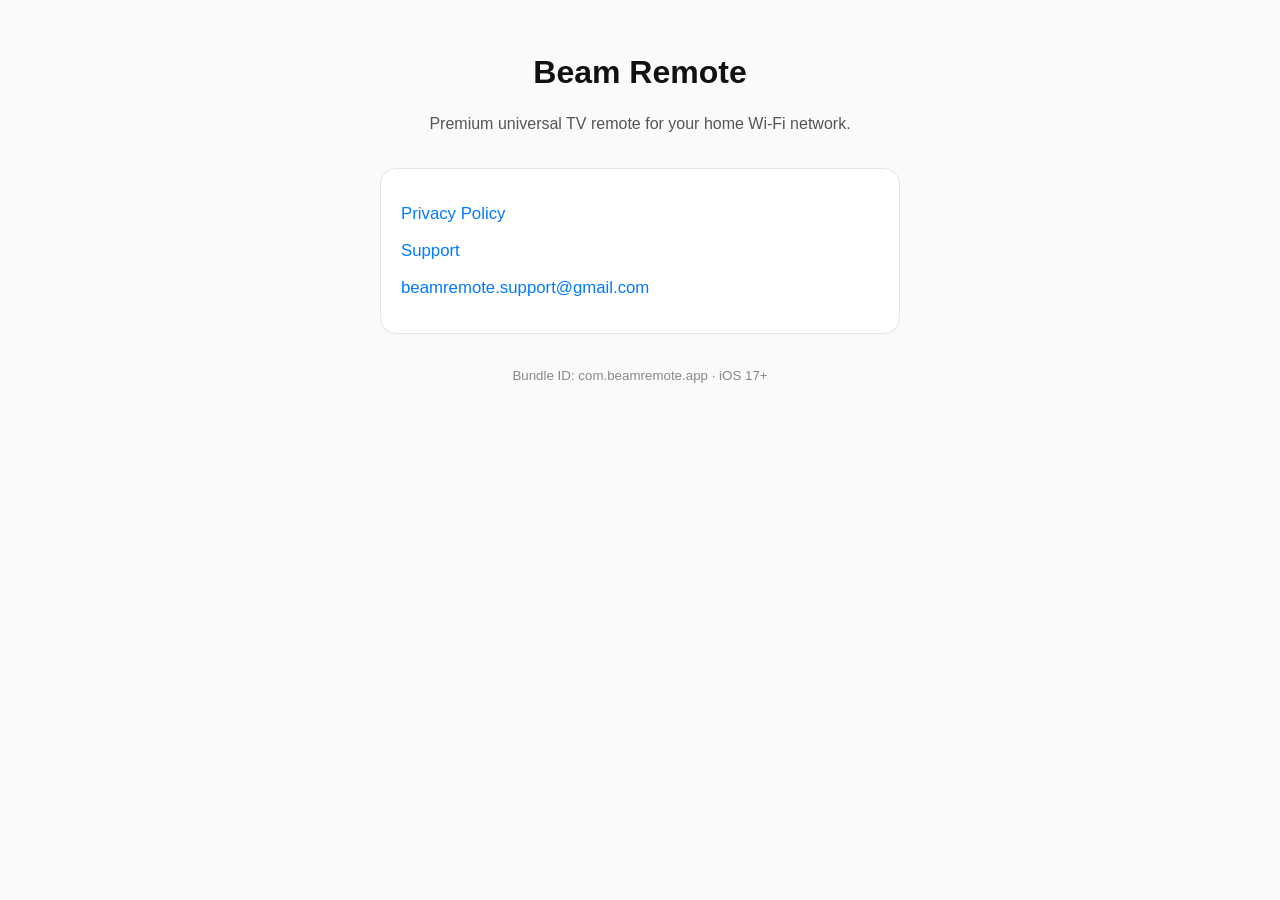
==== index.html @ 81498571 "Add Beam Remote privacy, support, and landing pages for GitHub Pages. Co-authored-by: Cursor <cursor" ====
<!DOCTYPE html>
<html lang="en">
<head>
  <meta charset="utf-8">
  <meta name="viewport" content="width=device-width, initial-scale=1">
  <title>Beam Remote</title>
  <style>
    :root { color-scheme: light dark; }
    body {
      font-family: -apple-system, BlinkMacSystemFont, "Segoe UI", sans-serif;
      max-width: 520px;
      margin: 3rem auto;
      padding: 0 1.25rem;
      text-align: center;
      line-height: 1.5;
      color: #111;
      background: #fafafa;
    }
    @media (prefers-color-scheme: dark) {
      body { color: #f5f5f5; background: #0d0d12; }
      a { color: #6eb6ff; }
      .card { background: #17171f; border-color: #2a2a35; }
    }
    h1 { font-size: 2rem; margin-bottom: 0.25rem; }
    p { color: #555; }
    @media (prefers-color-scheme: dark) { p { color: #aaa; } }
    .card {
      margin-top: 2rem;
      padding: 1.25rem;
      border: 1px solid #e5e5e5;
      border-radius: 16px;
      background: #fff;
      text-align: left;
    }
    a {
      display: block;
      margin: 0.75rem 0;
      color: #007aff;
      font-size: 1.05rem;
      text-decoration: none;
      font-weight: 500;
    }
    a:hover { text-decoration: underline; }
    small { display: block; margin-top: 2rem; color: #888; }
  </style>
</head>
<body>
  <h1>Beam Remote</h1>
  <p>Premium universal TV remote for your home Wi‑Fi network.</p>

  <div class="card">
    <a href="privacy.html">Privacy Policy</a>
    <a href="support.html">Support</a>
    <a href="mailto:beamremote.support@gmail.com">beamremote.support@gmail.com</a>
  </div>

  <small>Bundle ID: com.beamremote.app · iOS 17+</small>
</body>
</html>
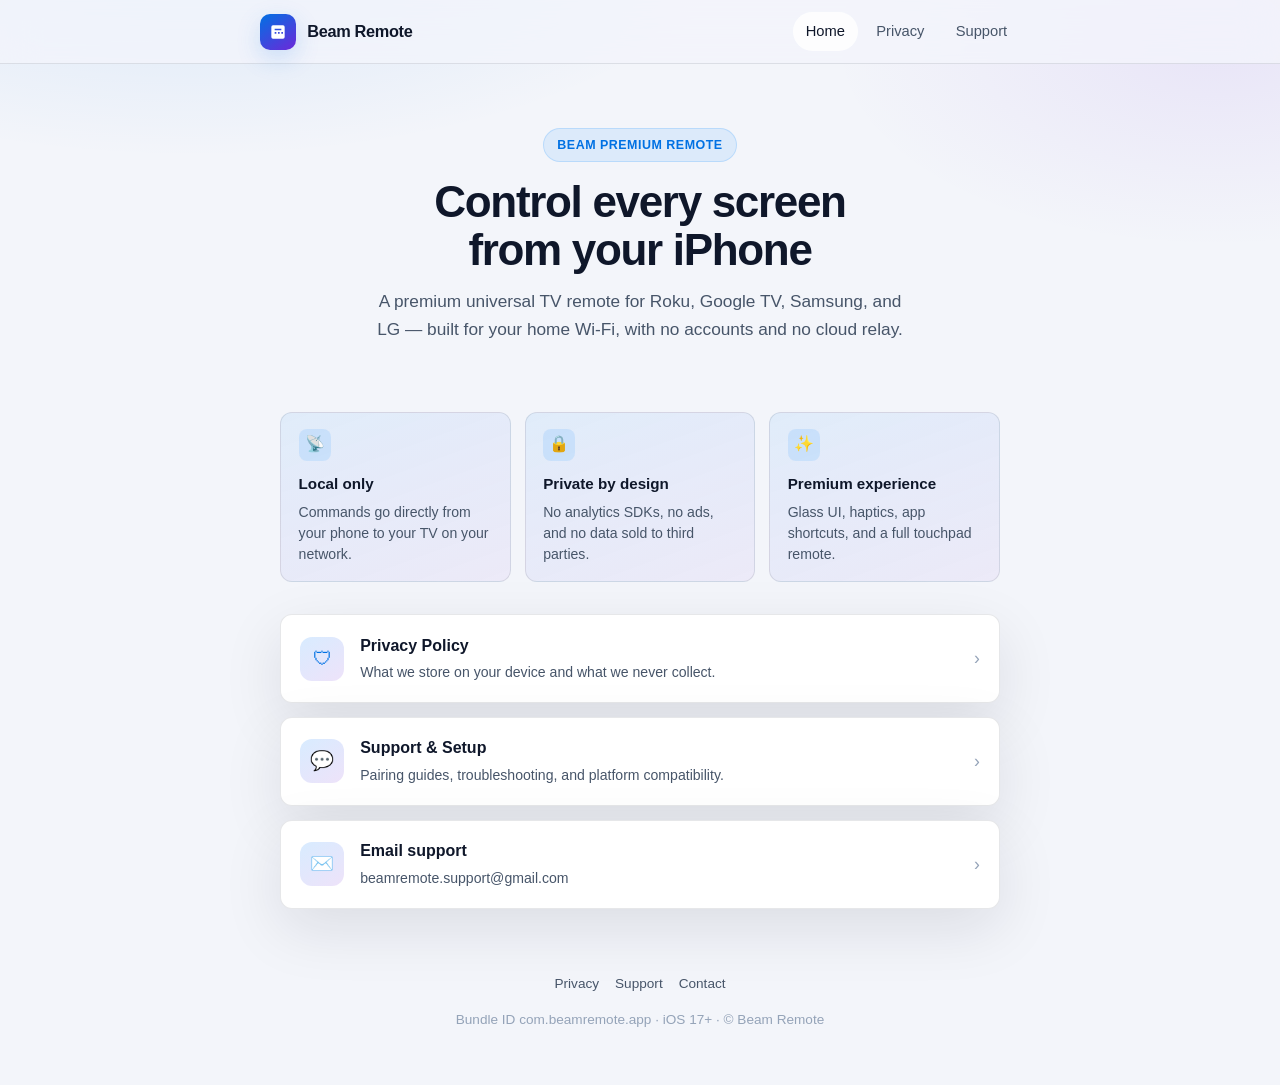
==== commit 7de9e008: "Redesign legal pages with premium glass UI and shared stylesheet. Matches Beam Remote brand colors, " ====
--- a/index.html
+++ b/index.html
@@ -3,57 +3,92 @@
 <head>
   <meta charset="utf-8">
   <meta name="viewport" content="width=device-width, initial-scale=1">
+  <meta name="description" content="Beam Remote — premium universal TV remote for your home Wi‑Fi network.">
+  <meta name="theme-color" content="#07070a">
   <title>Beam Remote</title>
-  <style>
-    :root { color-scheme: light dark; }
-    body {
-      font-family: -apple-system, BlinkMacSystemFont, "Segoe UI", sans-serif;
-      max-width: 520px;
-      margin: 3rem auto;
-      padding: 0 1.25rem;
-      text-align: center;
-      line-height: 1.5;
-      color: #111;
-      background: #fafafa;
-    }
-    @media (prefers-color-scheme: dark) {
-      body { color: #f5f5f5; background: #0d0d12; }
-      a { color: #6eb6ff; }
-      .card { background: #17171f; border-color: #2a2a35; }
-    }
-    h1 { font-size: 2rem; margin-bottom: 0.25rem; }
-    p { color: #555; }
-    @media (prefers-color-scheme: dark) { p { color: #aaa; } }
-    .card {
-      margin-top: 2rem;
-      padding: 1.25rem;
-      border: 1px solid #e5e5e5;
-      border-radius: 16px;
-      background: #fff;
-      text-align: left;
-    }
-    a {
-      display: block;
-      margin: 0.75rem 0;
-      color: #007aff;
-      font-size: 1.05rem;
-      text-decoration: none;
-      font-weight: 500;
-    }
-    a:hover { text-decoration: underline; }
-    small { display: block; margin-top: 2rem; color: #888; }
-  </style>
+  <link rel="stylesheet" href="styles.css">
 </head>
 <body>
-  <h1>Beam Remote</h1>
-  <p>Premium universal TV remote for your home Wi‑Fi network.</p>
+  <div class="bg-mesh" aria-hidden="true"></div>
 
-  <div class="card">
-    <a href="privacy.html">Privacy Policy</a>
-    <a href="support.html">Support</a>
-    <a href="mailto:beamremote.support@gmail.com">beamremote.support@gmail.com</a>
-  </div>
+  <header class="site-nav">
+    <div class="nav-inner">
+      <a class="brand" href="index.html">
+        <span class="brand-mark" aria-hidden="true">
+          <svg viewBox="0 0 24 24" xmlns="http://www.w3.org/2000/svg"><path d="M6 4h12a2 2 0 0 1 2 2v12a2 2 0 0 1-2 2H6a2 2 0 0 1-2-2V6a2 2 0 0 1 2-2zm2 4v2h8V8H8zm0 4v2h2v-2H8zm4 0v2h2v-2h-2zm4 0v2h2v-2h-2z"/></svg>
+        </span>
+        Beam Remote
+      </a>
+      <nav class="nav-links" aria-label="Site">
+        <a href="index.html" class="active">Home</a>
+        <a href="privacy.html">Privacy</a>
+        <a href="support.html">Support</a>
+      </nav>
+    </div>
+  </header>
 
-  <small>Bundle ID: com.beamremote.app · iOS 17+</small>
+  <main class="page">
+    <section class="hero">
+      <div class="eyebrow">Beam Premium Remote</div>
+      <h1>Control every screen<br>from your iPhone</h1>
+      <p class="lead">
+        A premium universal TV remote for Roku, Google TV, Samsung, and LG — built for your home Wi‑Fi, with no accounts and no cloud relay.
+      </p>
+    </section>
+
+    <div class="summary-grid">
+      <article class="summary-item">
+        <div class="icon" aria-hidden="true">📡</div>
+        <h3>Local only</h3>
+        <p>Commands go directly from your phone to your TV on your network.</p>
+      </article>
+      <article class="summary-item">
+        <div class="icon" aria-hidden="true">🔒</div>
+        <h3>Private by design</h3>
+        <p>No analytics SDKs, no ads, and no data sold to third parties.</p>
+      </article>
+      <article class="summary-item">
+        <div class="icon" aria-hidden="true">✨</div>
+        <h3>Premium experience</h3>
+        <p>Glass UI, haptics, app shortcuts, and a full touchpad remote.</p>
+      </article>
+    </div>
+
+    <div class="link-grid">
+      <a class="link-tile glass-card" href="privacy.html">
+        <span class="tile-icon" aria-hidden="true">🛡</span>
+        <span class="tile-body">
+          <h3>Privacy Policy</h3>
+          <p>What we store on your device and what we never collect.</p>
+        </span>
+        <span class="chevron" aria-hidden="true">›</span>
+      </a>
+      <a class="link-tile glass-card" href="support.html">
+        <span class="tile-icon" aria-hidden="true">💬</span>
+        <span class="tile-body">
+          <h3>Support &amp; Setup</h3>
+          <p>Pairing guides, troubleshooting, and platform compatibility.</p>
+        </span>
+        <span class="chevron" aria-hidden="true">›</span>
+      </a>
+      <a class="link-tile glass-card" href="mailto:beamremote.support@gmail.com">
+        <span class="tile-icon" aria-hidden="true">✉️</span>
+        <span class="tile-body">
+          <h3>Email support</h3>
+          <p>beamremote.support@gmail.com</p>
+        </span>
+        <span class="chevron" aria-hidden="true">›</span>
+      </a>
+    </div>
+  </main>
+
+  <footer class="site-footer">
+    <div class="footer-links">
+      <a href="privacy.html">Privacy</a>
+      <a href="support.html">Support</a>
+      <a href="mailto:beamremote.support@gmail.com">Contact</a>
+    </div>
+    <p>Bundle ID com.beamremote.app · iOS 17+ · © Beam Remote</p>
+  </footer>
 </body>
 </html>
--- a/styles.css
+++ b/styles.css
@@ -0,0 +1,473 @@
+:root {
+  color-scheme: dark light;
+  --bg: #07070a;
+  --bg-elevated: #101014;
+  --surface: rgba(255, 255, 255, 0.06);
+  --surface-strong: rgba(255, 255, 255, 0.1);
+  --stroke: rgba(255, 255, 255, 0.12);
+  --text: #f4f4f7;
+  --text-muted: rgba(255, 255, 255, 0.62);
+  --text-faint: rgba(255, 255, 255, 0.42);
+  --accent: #3b9eff;
+  --accent-2: #8c40d9;
+  --accent-glow: rgba(59, 158, 255, 0.35);
+  --success: #34d399;
+  --radius: 18px;
+  --radius-sm: 12px;
+  --shadow: 0 24px 80px rgba(0, 0, 0, 0.45);
+  --font: "SF Pro Display", "SF Pro Text", -apple-system, BlinkMacSystemFont, "Segoe UI", sans-serif;
+  --max: 760px;
+  --nav-h: 64px;
+}
+
+@media (prefers-color-scheme: light) {
+  :root {
+    --bg: #f3f5fa;
+    --bg-elevated: #ffffff;
+    --surface: rgba(255, 255, 255, 0.82);
+    --surface-strong: #ffffff;
+    --stroke: rgba(15, 23, 42, 0.1);
+    --text: #0f172a;
+    --text-muted: #475569;
+    --text-faint: #94a3b8;
+    --accent: #0071e3;
+    --accent-2: #6d28d9;
+    --accent-glow: rgba(0, 113, 227, 0.18);
+    --shadow: 0 20px 60px rgba(15, 23, 42, 0.1);
+  }
+}
+
+*, *::before, *::after { box-sizing: border-box; }
+
+html {
+  scroll-behavior: smooth;
+  -webkit-text-size-adjust: 100%;
+}
+
+body {
+  margin: 0;
+  min-height: 100vh;
+  font-family: var(--font);
+  font-size: 1rem;
+  line-height: 1.65;
+  color: var(--text);
+  background: var(--bg);
+  -webkit-font-smoothing: antialiased;
+}
+
+.bg-mesh {
+  position: fixed;
+  inset: 0;
+  z-index: -1;
+  overflow: hidden;
+  pointer-events: none;
+  background:
+    radial-gradient(ellipse 80% 50% at 15% -10%, rgba(59, 158, 255, 0.22), transparent 55%),
+    radial-gradient(ellipse 60% 45% at 95% 5%, rgba(140, 64, 217, 0.18), transparent 50%),
+    radial-gradient(ellipse 70% 50% at 50% 110%, rgba(59, 158, 255, 0.1), transparent 55%),
+    var(--bg);
+}
+
+@media (prefers-color-scheme: light) {
+  .bg-mesh {
+    background:
+      radial-gradient(ellipse 80% 50% at 15% -10%, rgba(0, 113, 227, 0.12), transparent 55%),
+      radial-gradient(ellipse 60% 45% at 95% 5%, rgba(109, 40, 217, 0.08), transparent 50%),
+      var(--bg);
+  }
+}
+
+.site-nav {
+  position: sticky;
+  top: 0;
+  z-index: 20;
+  height: var(--nav-h);
+  display: flex;
+  align-items: center;
+  justify-content: center;
+  padding: 0 1.25rem;
+  backdrop-filter: blur(18px) saturate(160%);
+  -webkit-backdrop-filter: blur(18px) saturate(160%);
+  background: rgba(7, 7, 10, 0.72);
+  border-bottom: 1px solid var(--stroke);
+}
+
+@media (prefers-color-scheme: light) {
+  .site-nav { background: rgba(243, 245, 250, 0.82); }
+}
+
+.nav-inner {
+  width: min(100%, var(--max));
+  display: flex;
+  align-items: center;
+  justify-content: space-between;
+  gap: 1rem;
+}
+
+.brand {
+  display: inline-flex;
+  align-items: center;
+  gap: 0.7rem;
+  text-decoration: none;
+  color: var(--text);
+  font-weight: 700;
+  font-size: 1.02rem;
+  letter-spacing: -0.02em;
+}
+
+.brand:hover { opacity: 0.9; }
+
+.brand-mark {
+  width: 36px;
+  height: 36px;
+  border-radius: 10px;
+  display: grid;
+  place-items: center;
+  background: linear-gradient(145deg, var(--accent), var(--accent-2));
+  box-shadow: 0 8px 24px var(--accent-glow);
+  flex-shrink: 0;
+}
+
+.brand-mark svg {
+  width: 20px;
+  height: 20px;
+  fill: white;
+}
+
+.nav-links {
+  display: flex;
+  align-items: center;
+  gap: 0.35rem;
+  flex-wrap: wrap;
+  justify-content: flex-end;
+}
+
+.nav-links a {
+  color: var(--text-muted);
+  text-decoration: none;
+  font-size: 0.92rem;
+  font-weight: 500;
+  padding: 0.45rem 0.8rem;
+  border-radius: 999px;
+  transition: color 0.15s, background 0.15s;
+}
+
+.nav-links a:hover,
+.nav-links a.active {
+  color: var(--text);
+  background: var(--surface);
+}
+
+.page {
+  width: min(100%, var(--max));
+  margin: 0 auto;
+  padding: 2.5rem 1.25rem 4rem;
+}
+
+.hero {
+  text-align: center;
+  padding: 1.5rem 0 2.5rem;
+}
+
+.eyebrow {
+  display: inline-flex;
+  align-items: center;
+  gap: 0.45rem;
+  padding: 0.35rem 0.85rem;
+  border-radius: 999px;
+  font-size: 0.78rem;
+  font-weight: 600;
+  letter-spacing: 0.04em;
+  text-transform: uppercase;
+  color: var(--accent);
+  background: rgba(59, 158, 255, 0.12);
+  border: 1px solid rgba(59, 158, 255, 0.22);
+  margin-bottom: 1rem;
+}
+
+.hero h1 {
+  margin: 0 0 0.75rem;
+  font-size: clamp(2rem, 5vw, 2.75rem);
+  line-height: 1.1;
+  letter-spacing: -0.03em;
+  font-weight: 800;
+}
+
+.hero .lead {
+  margin: 0 auto;
+  max-width: 34rem;
+  font-size: 1.08rem;
+  color: var(--text-muted);
+}
+
+.glass-card {
+  background: var(--surface);
+  border: 1px solid var(--stroke);
+  border-radius: var(--radius);
+  box-shadow: var(--shadow);
+  backdrop-filter: blur(12px);
+  -webkit-backdrop-filter: blur(12px);
+}
+
+.content-card {
+  padding: clamp(1.5rem, 4vw, 2.25rem);
+}
+
+.meta-row {
+  display: flex;
+  flex-wrap: wrap;
+  gap: 0.75rem;
+  margin-bottom: 1.75rem;
+}
+
+.meta-pill {
+  display: inline-flex;
+  align-items: center;
+  gap: 0.4rem;
+  padding: 0.4rem 0.8rem;
+  border-radius: 999px;
+  font-size: 0.85rem;
+  color: var(--text-muted);
+  background: var(--surface-strong);
+  border: 1px solid var(--stroke);
+}
+
+.meta-pill strong { color: var(--text); font-weight: 600; }
+
+.summary-grid {
+  display: grid;
+  grid-template-columns: repeat(auto-fit, minmax(200px, 1fr));
+  gap: 0.85rem;
+  margin: 1.75rem 0 2rem;
+}
+
+.summary-item {
+  padding: 1rem 1.1rem;
+  border-radius: var(--radius-sm);
+  background: linear-gradient(160deg, rgba(59, 158, 255, 0.1), rgba(140, 64, 217, 0.06));
+  border: 1px solid var(--stroke);
+}
+
+.summary-item .icon {
+  width: 32px;
+  height: 32px;
+  border-radius: 8px;
+  display: grid;
+  place-items: center;
+  margin-bottom: 0.65rem;
+  background: rgba(59, 158, 255, 0.15);
+  color: var(--accent);
+  font-size: 1rem;
+}
+
+.summary-item h3 {
+  margin: 0 0 0.35rem;
+  font-size: 0.95rem;
+  font-weight: 700;
+}
+
+.summary-item p {
+  margin: 0;
+  font-size: 0.88rem;
+  color: var(--text-muted);
+  line-height: 1.5;
+}
+
+.prose h2 {
+  margin: 2rem 0 0.75rem;
+  font-size: 1.15rem;
+  font-weight: 700;
+  letter-spacing: -0.01em;
+  display: flex;
+  align-items: center;
+  gap: 0.5rem;
+}
+
+.prose h2::before {
+  content: "";
+  width: 4px;
+  height: 1.1em;
+  border-radius: 99px;
+  background: linear-gradient(180deg, var(--accent), var(--accent-2));
+  flex-shrink: 0;
+}
+
+.prose p,
+.prose li {
+  color: var(--text-muted);
+}
+
+.prose p { margin: 0 0 1rem; }
+.prose strong { color: var(--text); }
+
+.prose ul,
+.prose ol {
+  margin: 0 0 1rem;
+  padding-left: 1.2rem;
+}
+
+.prose li { margin-bottom: 0.5rem; }
+.prose li::marker { color: var(--accent); }
+
+.prose a {
+  color: var(--accent);
+  text-decoration: none;
+  font-weight: 500;
+}
+
+.prose a:hover { text-decoration: underline; }
+
+.link-grid {
+  display: grid;
+  gap: 0.85rem;
+  margin-top: 2rem;
+}
+
+.link-tile {
+  display: flex;
+  align-items: center;
+  gap: 1rem;
+  padding: 1.1rem 1.2rem;
+  border-radius: var(--radius-sm);
+  text-decoration: none;
+  color: var(--text);
+  background: var(--surface-strong);
+  border: 1px solid var(--stroke);
+  transition: transform 0.15s, border-color 0.15s, box-shadow 0.15s;
+}
+
+.link-tile:hover {
+  transform: translateY(-2px);
+  border-color: rgba(59, 158, 255, 0.35);
+  box-shadow: 0 12px 32px rgba(59, 158, 255, 0.12);
+}
+
+.link-tile .tile-icon {
+  width: 44px;
+  height: 44px;
+  border-radius: 12px;
+  display: grid;
+  place-items: center;
+  background: linear-gradient(145deg, rgba(59, 158, 255, 0.2), rgba(140, 64, 217, 0.15));
+  color: var(--accent);
+  font-size: 1.2rem;
+  flex-shrink: 0;
+}
+
+.link-tile .tile-body h3 {
+  margin: 0 0 0.15rem;
+  font-size: 1rem;
+  font-weight: 700;
+}
+
+.link-tile .tile-body p {
+  margin: 0;
+  font-size: 0.88rem;
+  color: var(--text-muted);
+}
+
+.link-tile .chevron {
+  margin-left: auto;
+  color: var(--text-faint);
+  font-size: 1.1rem;
+}
+
+.platform-grid {
+  display: grid;
+  grid-template-columns: repeat(auto-fit, minmax(220px, 1fr));
+  gap: 0.85rem;
+  margin: 1rem 0 1.5rem;
+}
+
+.platform-card {
+  padding: 1rem 1.1rem;
+  border-radius: var(--radius-sm);
+  border: 1px solid var(--stroke);
+  background: var(--surface-strong);
+}
+
+.platform-card h3 {
+  margin: 0 0 0.4rem;
+  font-size: 0.95rem;
+  color: var(--text);
+}
+
+.platform-card p {
+  margin: 0;
+  font-size: 0.88rem;
+  color: var(--text-muted);
+}
+
+.steps {
+  list-style: none;
+  padding: 0;
+  margin: 0 0 1.5rem;
+  display: grid;
+  gap: 0.75rem;
+}
+
+.steps li {
+  display: flex;
+  gap: 0.9rem;
+  align-items: flex-start;
+  padding: 0.9rem 1rem;
+  border-radius: var(--radius-sm);
+  background: var(--surface-strong);
+  border: 1px solid var(--stroke);
+  color: var(--text-muted);
+}
+
+.step-num {
+  width: 28px;
+  height: 28px;
+  border-radius: 8px;
+  flex-shrink: 0;
+  display: grid;
+  place-items: center;
+  font-size: 0.82rem;
+  font-weight: 800;
+  color: white;
+  background: linear-gradient(145deg, var(--accent), var(--accent-2));
+}
+
+.tip-box {
+  margin: 1.5rem 0;
+  padding: 1rem 1.15rem;
+  border-radius: var(--radius-sm);
+  border: 1px solid rgba(52, 211, 153, 0.25);
+  background: rgba(52, 211, 153, 0.08);
+  color: var(--text-muted);
+  font-size: 0.95rem;
+}
+
+.tip-box strong { color: var(--success); }
+
+.site-footer {
+  width: min(100%, var(--max));
+  margin: 0 auto;
+  padding: 0 1.25rem 2.5rem;
+  text-align: center;
+  color: var(--text-faint);
+  font-size: 0.85rem;
+}
+
+.site-footer a {
+  color: var(--text-muted);
+  text-decoration: none;
+}
+
+.site-footer a:hover { color: var(--accent); }
+
+.footer-links {
+  display: flex;
+  justify-content: center;
+  flex-wrap: wrap;
+  gap: 0.5rem 1rem;
+  margin-bottom: 0.75rem;
+}
+
+@media (max-width: 540px) {
+  .nav-links a:not(.active) { display: none; }
+  .nav-links a.active { display: inline-flex; }
+  .hero { padding-top: 0.5rem; }
+}
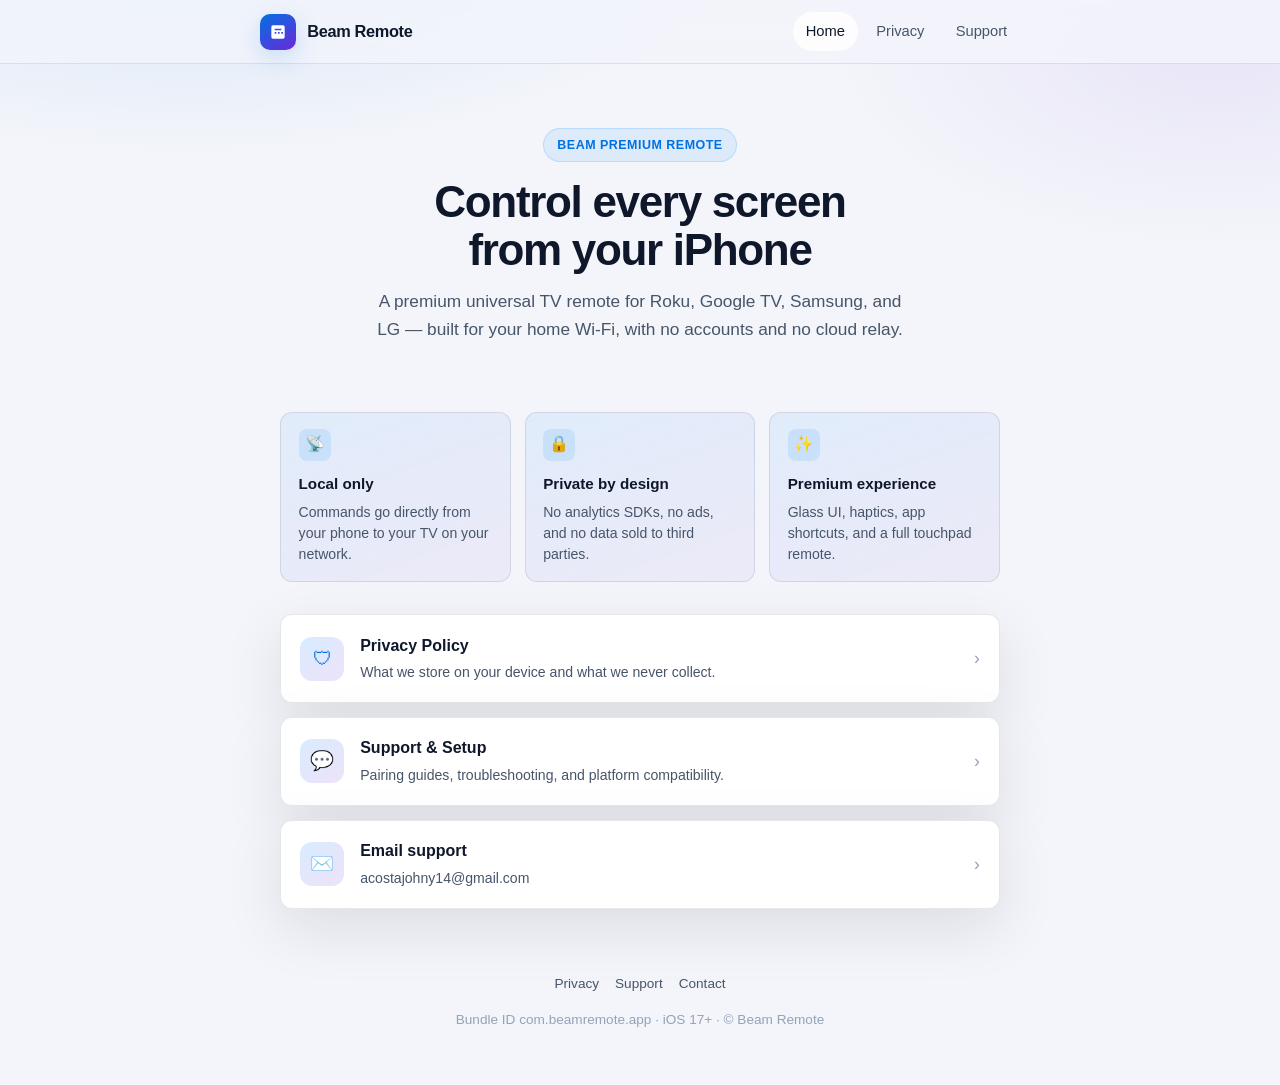
==== commit 77415bdb: "Update support contact email to acostajohny14@gmail.com. Co-authored-by: Cursor <cursoragent@cursor." ====
--- a/index.html
+++ b/index.html
@@ -71,11 +71,11 @@
         </span>
         <span class="chevron" aria-hidden="true">›</span>
       </a>
-      <a class="link-tile glass-card" href="mailto:beamremote.support@gmail.com">
+      <a class="link-tile glass-card" href="mailto:acostajohny14@gmail.com">
         <span class="tile-icon" aria-hidden="true">✉️</span>
         <span class="tile-body">
           <h3>Email support</h3>
-          <p>beamremote.support@gmail.com</p>
+          <p>acostajohny14@gmail.com</p>
         </span>
         <span class="chevron" aria-hidden="true">›</span>
       </a>
@@ -86,7 +86,7 @@
     <div class="footer-links">
       <a href="privacy.html">Privacy</a>
       <a href="support.html">Support</a>
-      <a href="mailto:beamremote.support@gmail.com">Contact</a>
+      <a href="mailto:acostajohny14@gmail.com">Contact</a>
     </div>
     <p>Bundle ID com.beamremote.app · iOS 17+ · © Beam Remote</p>
   </footer>
